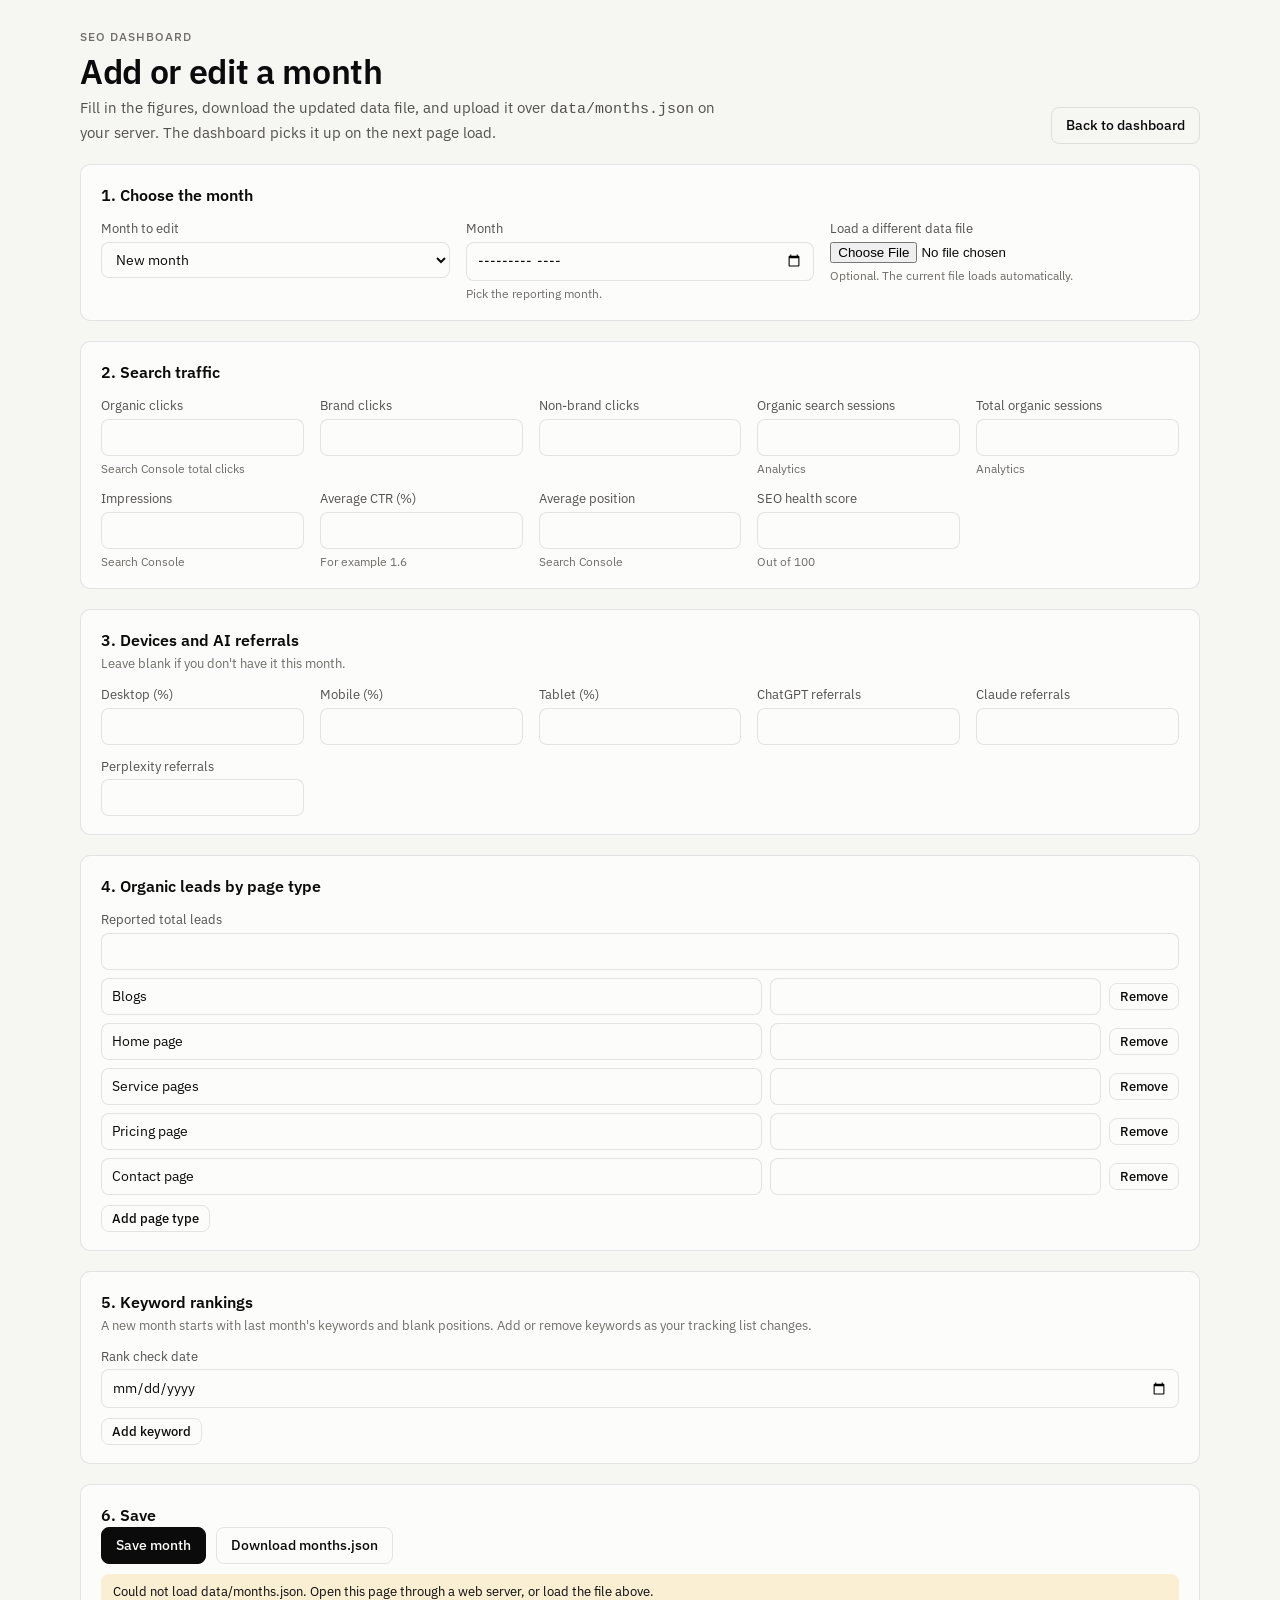
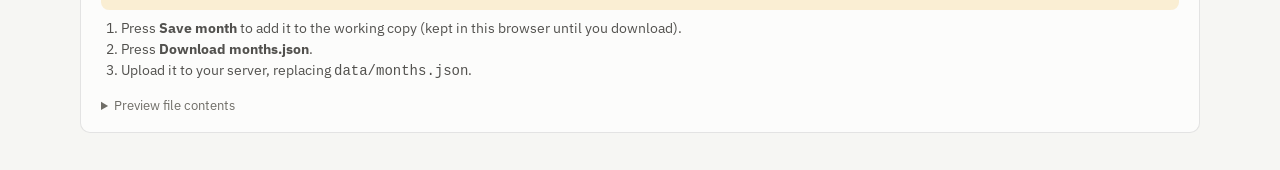
==== admin.html @ 3ce5f817 "Add files via upload" ====
<!doctype html>
<html lang="en">
<head>
<meta charset="utf-8">
<meta name="viewport" content="width=device-width, initial-scale=1, viewport-fit=cover">
<meta name="robots" content="noindex, nofollow">
<title>Monthly Entry</title>
<link rel="stylesheet" href="https://fonts.googleapis.com/css2?family=IBM+Plex+Sans:wght@400;500;600&display=swap">
<link rel="stylesheet" href="style.css">
</head>
<body>
<div class="wrap">
  <div class="top">
    <header>
      <div class="eyebrow">SEO dashboard</div>
      <h1>Add or edit a month</h1>
      <p class="lede">Fill in the figures, download the updated data file, and upload it over <code>data/months.json</code> on your server. The dashboard picks it up on the next page load.</p>
    </header>
    <a class="btn secondary" href="index.html">Back to dashboard</a>
  </div>

  <section class="panel">
    <h2>1. Choose the month</h2>
    <div id="draft"></div>
    <div class="form-grid">
      <div class="field"><label for="pick">Month to edit</label><select id="pick"></select></div>
      <div class="field"><label for="month">Month</label><input type="month" id="month"><span class="hint">Pick the reporting month.</span></div>
      <div class="field"><label for="load">Load a different data file</label><input type="file" id="load" accept=".json,application/json"><span class="hint">Optional. The current file loads automatically.</span></div>
    </div>
  </section>

  <section class="panel">
    <h2>2. Search traffic</h2>
    <div class="form-grid" id="f-main"></div>
    <div id="warn-main"></div>
  </section>

  <section class="panel">
    <h2>3. Devices and AI referrals</h2>
    <p class="sub">Leave blank if you don't have it this month.</p>
    <div class="form-grid" id="f-dev"></div>
  </section>

  <section class="panel">
    <h2>4. Organic leads by page type</h2>
    <div class="form-grid"><div class="field"><label for="leadTotal">Reported total leads</label><input type="number" id="leadTotal" step="any"></div></div>
    <div id="lead-rows"></div>
    <p style="margin:10px 0 0"><button type="button" class="btn secondary small" id="add-lead">Add page type</button></p>
    <div id="warn-leads"></div>
  </section>

  <section class="panel">
    <h2>5. Keyword rankings</h2>
    <p class="sub">A new month starts with last month's keywords and blank positions. Add or remove keywords as your tracking list changes.</p>
    <div class="form-grid"><div class="field"><label for="rankDate">Rank check date</label><input type="date" id="rankDate"></div></div>
    <div id="kw-rows"></div>
    <p style="margin:10px 0 0"><button type="button" class="btn secondary small" id="add-kw">Add keyword</button></p>
  </section>

  <section class="panel">
    <h2>6. Save</h2>
    <div class="controls">
      <button type="button" class="btn" id="save">Save month</button>
      <button type="button" class="btn secondary" id="download">Download months.json</button>
    </div>
    <div id="status"></div>
    <ol class="steps">
      <li>Press <b>Save month</b> to add it to the working copy (kept in this browser until you download).</li>
      <li>Press <b>Download months.json</b>.</li>
      <li>Upload it to your server, replacing <code>data/months.json</code>.</li>
    </ol>
    <details style="margin-top:14px"><summary class="sub" style="cursor:pointer">Preview file contents</summary><textarea id="preview" readonly aria-label="months.json preview"></textarea></details>
  </section>
</div>
<script src="admin.js"></script>
</body>
</html>
---- style.css ----
:root {
  --page: #f6f6f3; --surface: #fcfcfb; --ink: #0b0b0b; --ink-2: #52514e; --muted: #6f6d67;
  --grid: #e1e0d9; --rule: rgba(11,11,11,0.10);
  --s1: #2a78d6; --s2: #eb6834; --s3: #1baf7a;
  --bad: #d03b3b; --bad-bg: rgba(208,59,59,0.10);
  --good: #006300; --good-bg: rgba(0,99,0,0.10);
  --flat: #52514e; --flat-bg: rgba(82,81,78,0.10);
  --warn-bg: rgba(237,161,0,0.16);
  --font: "IBM Plex Sans", system-ui, -apple-system, "Segoe UI", sans-serif;
  color-scheme: light;
}
@media (prefers-color-scheme: dark) {
  :root:not([data-theme="light"]) {
    --page: #0d0d0d; --surface: #1a1a19; --ink: #f0efec; --ink-2: #c3c2b7; --muted: #a09e96;
    --grid: #2c2c2a; --rule: rgba(255,255,255,0.10);
    --s1: #3987e5; --s2: #d95926; --s3: #199e70;
    --bad: #ec6b6b; --bad-bg: rgba(236,107,107,0.14);
    --good: #0ca30c; --good-bg: rgba(12,163,12,0.16);
    --flat: #c3c2b7; --flat-bg: rgba(195,194,183,0.12);
    --warn-bg: rgba(250,178,25,0.18);
    color-scheme: dark;
  }
}
:root[data-theme="dark"] {
  --page: #0d0d0d; --surface: #1a1a19; --ink: #f0efec; --ink-2: #c3c2b7; --muted: #a09e96;
  --grid: #2c2c2a; --rule: rgba(255,255,255,0.10);
  --s1: #3987e5; --s2: #d95926; --s3: #199e70;
  --bad: #ec6b6b; --bad-bg: rgba(236,107,107,0.14);
  --good: #0ca30c; --good-bg: rgba(12,163,12,0.16);
  --flat: #c3c2b7; --flat-bg: rgba(195,194,183,0.12);
  --warn-bg: rgba(250,178,25,0.18);
  color-scheme: dark;
}
* { box-sizing: border-box; }
html { background: var(--page); }
body {
  margin: 0; background: var(--page); color: var(--ink); font-family: var(--font); font-size: 14px; line-height: 1.5;
  padding-left: max(16px, env(safe-area-inset-left, 0px));
  padding-right: max(16px, env(safe-area-inset-right, 0px));
  padding-block: 28px 40px;
}
.wrap { max-width: 1120px; margin: 0 auto; display: flex; flex-direction: column; gap: 20px; }
.num { font-variant-numeric: tabular-nums; }
a { color: var(--s1); }

.top { display: flex; justify-content: space-between; align-items: flex-end; gap: 16px; flex-wrap: wrap; }
header { display: flex; flex-direction: column; gap: 6px; min-width: 0; }
.eyebrow { font-size: 12px; letter-spacing: 0.08em; text-transform: uppercase; color: var(--muted); font-weight: 500; }
h1 { margin: 0; font-size: clamp(24px, 4vw, 34px); line-height: 1.15; font-weight: 600; text-wrap: balance; letter-spacing: -0.01em; }
.lede { margin: 0; color: var(--ink-2); max-width: 72ch; font-size: 15px; }
h2 { margin: 0; font-size: 16px; font-weight: 600; }
.sub { margin: 2px 0 0; color: var(--muted); font-size: 12.5px; }

.controls { display: flex; gap: 10px; align-items: center; flex-wrap: wrap; }
select, input[type="text"], input[type="number"], input[type="month"], input[type="date"] {
  font: inherit; color: var(--ink); background: var(--surface); border: 1px solid var(--rule); border-radius: 8px; padding: 7px 10px; min-width: 0;
}
select:focus-visible, input:focus-visible, button:focus-visible, a:focus-visible { outline: 2px solid var(--s1); outline-offset: 1px; }
.btn { font: inherit; font-weight: 500; color: var(--surface); background: var(--ink); border: 1px solid var(--ink); border-radius: 8px; padding: 7px 14px; cursor: pointer; text-decoration: none; display: inline-block; }
.btn.secondary { background: transparent; color: var(--ink); border-color: var(--rule); }
.btn.small { padding: 3px 10px; font-size: 12.5px; }

.panel { background: var(--surface); border: 1px solid var(--rule); border-radius: 10px; padding: 18px 20px; min-width: 0; }
.row { display: grid; gap: 20px; grid-template-columns: repeat(auto-fit, minmax(min(100%, 340px), 1fr)); }
.stackcol { display: flex; flex-direction: column; gap: 20px; min-width: 0; }

.kpis { display: grid; gap: 12px; grid-template-columns: repeat(auto-fit, minmax(min(100%, 230px), 1fr)); }
.kpi { background: var(--surface); border: 1px solid var(--rule); border-radius: 10px; padding: 14px 16px; display: flex; flex-direction: column; gap: 4px; min-width: 0; }
.kpis.second .kpi { background: transparent; }
.kpi .label { color: var(--ink-2); font-size: 12.5px; }
.kpi .value { font-size: 28px; font-weight: 600; letter-spacing: -0.02em; line-height: 1.15; }
.kpi .value small { font-size: 14px; color: var(--muted); font-weight: 400; letter-spacing: 0; }
.kpi .cmp { color: var(--muted); font-size: 12px; display: flex; align-items: center; gap: 8px; flex-wrap: wrap; }
.pill { display: inline-flex; align-items: center; gap: 4px; padding: 1px 8px; border-radius: 999px; font-size: 12px; font-weight: 600; line-height: 1.6; white-space: nowrap; }
.pill.down { color: var(--bad); background: var(--bad-bg); }
.pill.up { color: var(--good); background: var(--good-bg); }
.pill.flat { color: var(--flat); background: var(--flat-bg); }

.legend { display: flex; gap: 16px; flex-wrap: wrap; font-size: 12.5px; color: var(--ink-2); margin-top: 10px; }
.legend span { display: inline-flex; align-items: center; gap: 6px; }
.sw { width: 10px; height: 10px; border-radius: 2px; display: inline-block; }
.bars { display: flex; flex-direction: column; gap: 18px; margin-top: 14px; }
.grp-title { font-size: 12.5px; color: var(--ink-2); margin-bottom: 6px; display: flex; justify-content: space-between; gap: 8px; }
.bar-line { display: grid; grid-template-columns: 1fr auto; align-items: center; gap: 10px; margin-bottom: 4px; }
.track { height: 16px; }
.fill { height: 100%; border-radius: 0 4px 4px 0; min-width: 2px; }
.bar-val { font-size: 12.5px; min-width: 52px; text-align: right; }

.stack { display: flex; gap: 2px; height: 22px; margin-top: 14px; }
.stack > div { min-width: 3px; }
.stack > div:first-child { border-radius: 4px 0 0 4px; }
.stack > div:last-child { border-radius: 0 4px 4px 0; }
.dev-list { display: flex; flex-direction: column; gap: 6px; margin-top: 12px; font-size: 13px; }
.dev-list div { display: flex; align-items: center; gap: 8px; }
.dev-list b { margin-left: auto; font-weight: 600; }
.ai { display: grid; grid-template-columns: repeat(auto-fit, minmax(90px, 1fr)); gap: 8px; margin-top: 14px; }
.ai div { border: 1px solid var(--rule); border-radius: 8px; padding: 10px 12px; }
.ai .v { font-size: 22px; font-weight: 600; }
.ai .l { font-size: 12px; color: var(--ink-2); }
.empty { color: var(--muted); font-size: 13px; margin: 14px 0 0; }

.charts { display: grid; gap: 20px; grid-template-columns: repeat(auto-fit, minmax(min(100%, 330px), 1fr)); }
.chart svg { width: 100%; height: auto; display: block; margin-top: 8px; overflow: visible; }
.chart text { fill: var(--muted); font-size: 11px; font-family: var(--font); }

.chips { display: flex; gap: 8px; flex-wrap: wrap; margin: 12px 0 10px; }
.chip { font: inherit; font-size: 12.5px; color: var(--ink-2); background: transparent; border: 1px solid var(--rule); border-radius: 999px; padding: 4px 12px; cursor: pointer; }
.chip[aria-pressed="true"] { background: var(--ink); color: var(--surface); border-color: var(--ink); }
.tbl { overflow-x: auto; }
table { width: 100%; border-collapse: collapse; font-size: 13.5px; min-width: 560px; }
th { text-align: left; font-weight: 500; font-size: 12px; color: var(--muted); padding: 8px 10px; border-bottom: 1px solid var(--grid); white-space: nowrap; }
td { padding: 9px 10px; border-bottom: 1px solid var(--grid); }
th.r, td.r { text-align: right; }
tr:last-child td { border-bottom: 0; }
td.kw { font-weight: 500; }
tr.pick { cursor: pointer; }
tr.pick:hover td { background: var(--flat-bg); }
tr.cur td { font-weight: 600; }
.note { color: var(--muted); font-size: 12px; margin: 12px 0 0; }
footer { color: var(--muted); font-size: 12px; display: flex; flex-direction: column; gap: 4px; }

#tip { position: fixed; z-index: 50; pointer-events: none; background: var(--ink); color: var(--surface); font-size: 12px; padding: 5px 9px; border-radius: 6px; opacity: 0; max-width: 240px; }

/* admin */
.form-grid { display: grid; gap: 12px 16px; grid-template-columns: repeat(auto-fit, minmax(min(100%, 200px), 1fr)); margin-top: 12px; }
.field { display: flex; flex-direction: column; gap: 4px; min-width: 0; }
.field label { font-size: 12.5px; color: var(--ink-2); }
.field input, .field select { width: 100%; }
.hint { font-size: 11.5px; color: var(--muted); }
.list-row { display: grid; gap: 8px; grid-template-columns: minmax(0, 2fr) minmax(0, 1fr) minmax(0, 1fr) auto; margin-top: 8px; align-items: center; }
.list-row.leads { grid-template-columns: minmax(0, 2fr) minmax(0, 1fr) auto; }
.list-row input { width: 100%; }
.warn { background: var(--warn-bg); border-radius: 8px; padding: 8px 12px; font-size: 13px; margin-top: 10px; }
.ok { background: var(--good-bg); color: var(--good); border-radius: 8px; padding: 8px 12px; font-size: 13px; margin-top: 10px; }
.steps { margin: 8px 0 0; padding-left: 20px; color: var(--ink-2); }
textarea { width: 100%; min-height: 160px; font: 12px/1.5 ui-monospace, Menlo, Consolas, monospace; color: var(--ink); background: var(--surface); border: 1px solid var(--rule); border-radius: 8px; padding: 10px; }
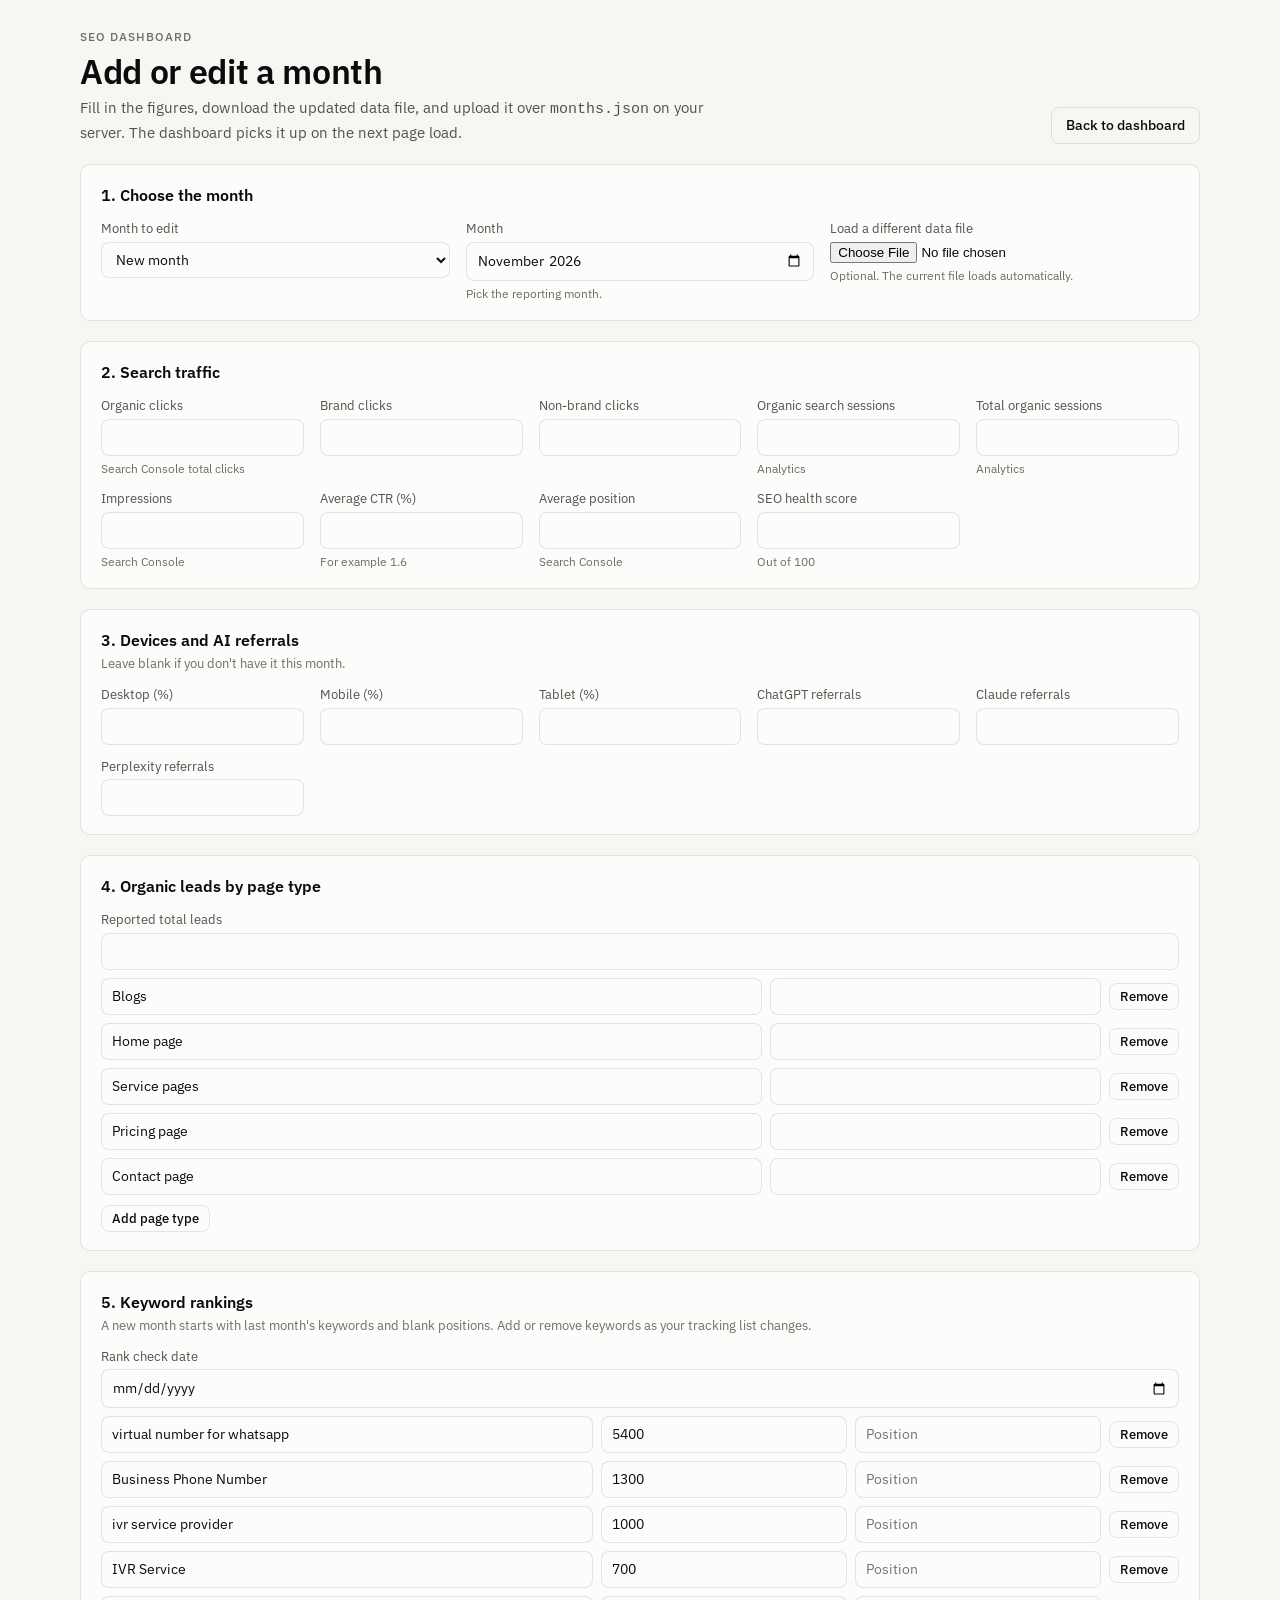
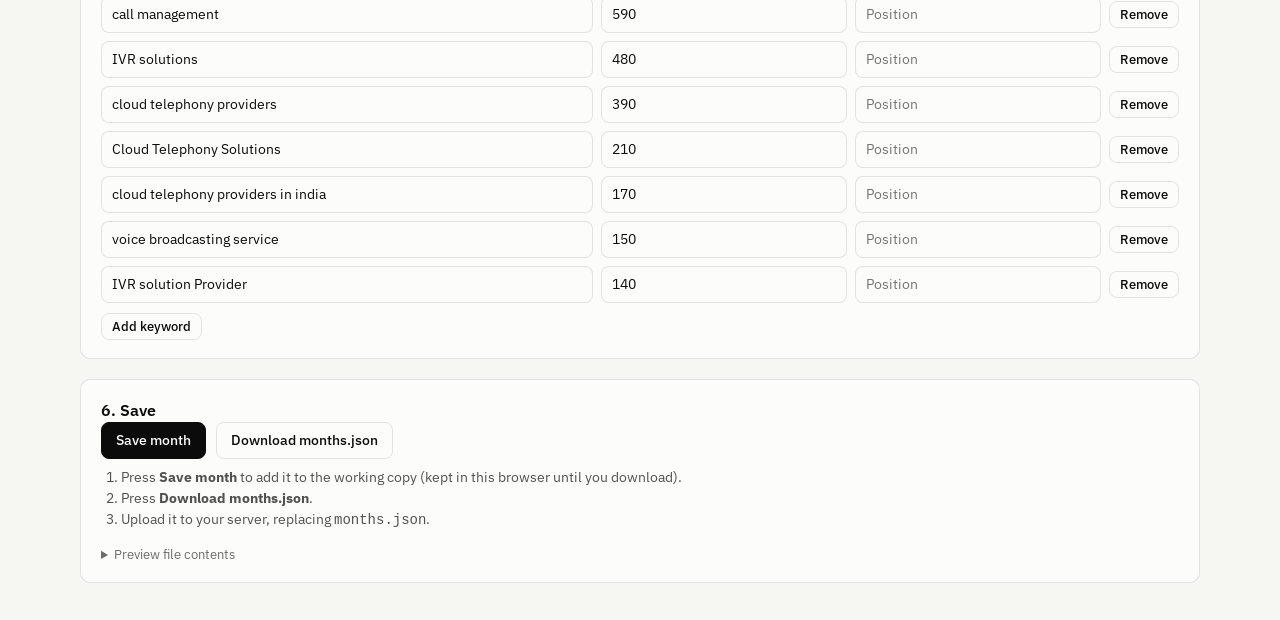
==== commit e41141c3: "Add files via upload" ====
--- a/admin.html
+++ b/admin.html
@@ -14,7 +14,7 @@
     <header>
       <div class="eyebrow">SEO dashboard</div>
       <h1>Add or edit a month</h1>
-      <p class="lede">Fill in the figures, download the updated data file, and upload it over <code>data/months.json</code> on your server. The dashboard picks it up on the next page load.</p>
+      <p class="lede">Fill in the figures, download the updated data file, and upload it over <code>months.json</code> on your server. The dashboard picks it up on the next page load.</p>
     </header>
     <a class="btn secondary" href="index.html">Back to dashboard</a>
   </div>
@@ -67,11 +67,218 @@
     <ol class="steps">
       <li>Press <b>Save month</b> to add it to the working copy (kept in this browser until you download).</li>
       <li>Press <b>Download months.json</b>.</li>
-      <li>Upload it to your server, replacing <code>data/months.json</code>.</li>
+      <li>Upload it to your server, replacing <code>months.json</code>.</li>
     </ol>
     <details style="margin-top:14px"><summary class="sub" style="cursor:pointer">Preview file contents</summary><textarea id="preview" readonly aria-label="months.json preview"></textarea></details>
   </section>
 </div>
-<script src="admin.js"></script>
+<script>
+(function () {
+  "use strict";
+  var $ = function (id) { return document.getElementById(id); };
+  var DRAFT_KEY = "seo-dashboard-working-copy-v1";
+  var data = { site: { name: "" }, months: [] };
+
+  var MAIN = [
+    ["clicks", "Organic clicks", "Search Console total clicks"],
+    ["brandClicks", "Brand clicks", ""],
+    ["nonBrandClicks", "Non-brand clicks", ""],
+    ["organicSearchSessions", "Organic search sessions", "Analytics"],
+    ["totalOrganicSessions", "Total organic sessions", "Analytics"],
+    ["impressions", "Impressions", "Search Console"],
+    ["ctr", "Average CTR (%)", "For example 1.6"],
+    ["avgPosition", "Average position", "Search Console"],
+    ["healthScore", "SEO health score", "Out of 100"]
+  ];
+  var DEV = [["dev-desktop", "Desktop (%)"], ["dev-mobile", "Mobile (%)"], ["dev-tablet", "Tablet (%)"],
+             ["ai-ChatGPT", "ChatGPT referrals"], ["ai-Claude", "Claude referrals"], ["ai-Perplexity", "Perplexity referrals"]];
+
+  function esc(s) { return String(s).replace(/[&<>"']/g, function (c) { return { "&": "&amp;", "<": "&lt;", ">": "&gt;", '"': "&quot;", "'": "&#39;" }[c]; }); }
+  function val(id) { var v = $(id).value.trim(); return v === "" ? null : Number(v); }
+  function monthLabel(key) {
+    var p = key.split("-");
+    return new Date(Date.UTC(+p[0], +p[1] - 1, 1)).toLocaleString("en", { month: "long", year: "numeric", timeZone: "UTC" });
+  }
+  function nextMonth(key) {
+    var p = key.split("-"), y = +p[0], m = +p[1] + 1;
+    if (m > 12) { m = 1; y++; }
+    return y + "-" + (m < 10 ? "0" : "") + m;
+  }
+  function field(id, label, hint, step) {
+    return '<div class="field"><label for="' + id + '">' + esc(label) + '</label><input type="number" id="' + id + '" step="' + (step || "any") + '">' + (hint ? '<span class="hint">' + esc(hint) + "</span>" : "") + "</div>";
+  }
+
+  $("f-main").innerHTML = MAIN.map(function (f) { return field("f-" + f[0], f[1], f[2]); }).join("");
+  $("f-dev").innerHTML = DEV.map(function (f) { return field(f[0], f[1], ""); }).join("");
+
+  function sortMonths() { data.months.sort(function (a, b) { return a.month < b.month ? -1 : 1; }); }
+  function find(key) { for (var i = 0; i < data.months.length; i++) if (data.months[i].month === key) return data.months[i]; return null; }
+
+  function refreshPick(selected) {
+    sortMonths();
+    $("pick").innerHTML = '<option value="__new">New month</option>' + data.months.slice().reverse().map(function (m) {
+      return '<option value="' + esc(m.month) + '">' + esc(m.label) + "</option>";
+    }).join("");
+    $("pick").value = selected || "__new";
+    $("preview").value = JSON.stringify(data, null, 2);
+  }
+
+  /* ---- rows ---- */
+  function leadRow(name, v) {
+    return '<div class="list-row leads"><input type="text" class="l-name" value="' + esc(name) + '" aria-label="Page type" placeholder="Page type">' +
+      '<input type="number" class="l-val" step="any" value="' + (v === null || v === undefined ? "" : v) + '" aria-label="Leads">' +
+      '<button type="button" class="btn secondary small rm" aria-label="Remove row">Remove</button></div>';
+  }
+  function kwRow(k, vol, pos) {
+    return '<div class="list-row"><input type="text" class="k-name" value="' + esc(k) + '" aria-label="Keyword" placeholder="Keyword">' +
+      '<input type="number" class="k-vol" step="any" value="' + (vol === null || vol === undefined ? "" : vol) + '" aria-label="Monthly searches" placeholder="Searches">' +
+      '<input type="number" class="k-pos" step="any" value="' + (pos === null || pos === undefined ? "" : pos) + '" aria-label="Position" placeholder="Position">' +
+      '<button type="button" class="btn secondary small rm" aria-label="Remove row">Remove</button></div>';
+  }
+  document.addEventListener("click", function (e) {
+    var b = e.target.closest(".rm");
+    if (b) { b.parentNode.parentNode.removeChild(b.parentNode); checks(); }
+  });
+  $("add-lead").addEventListener("click", function () { $("lead-rows").insertAdjacentHTML("beforeend", leadRow("", null)); });
+  $("add-kw").addEventListener("click", function () { $("kw-rows").insertAdjacentHTML("beforeend", kwRow("", null, null)); });
+
+  /* ---- fill the form ---- */
+  function clearForm() {
+    document.querySelectorAll(".form-grid input[type=number]").forEach(function (i) { i.value = ""; });
+    $("lead-rows").innerHTML = ""; $("kw-rows").innerHTML = ""; $("rankDate").value = "";
+  }
+  function fill(m) {
+    clearForm();
+    $("month").value = m.month;
+    MAIN.forEach(function (f) { var v = m[f[0]]; $("f-" + f[0]).value = v === null || v === undefined ? "" : v; });
+    var d = m.devices || {};
+    ["desktop", "mobile", "tablet"].forEach(function (k) { $("dev-" + k).value = d[k] === undefined || d[k] === null ? "" : d[k]; });
+    var a = m.aiReferrals || {};
+    ["ChatGPT", "Claude", "Perplexity"].forEach(function (k) { $("ai-" + k).value = a[k] === undefined || a[k] === null ? "" : a[k]; });
+    $("leadTotal").value = m.leads && m.leads.total !== null ? m.leads.total : "";
+    var bp = m.leads ? m.leads.byPage || {} : {};
+    $("lead-rows").innerHTML = Object.keys(bp).map(function (k) { return leadRow(k, bp[k]); }).join("");
+    var r = m.rankings || { date: "", items: [] };
+    $("rankDate").value = r.date || "";
+    $("kw-rows").innerHTML = (r.items || []).map(function (i) { return kwRow(i.keyword, i.volume, i.position); }).join("");
+    checks();
+  }
+  function fillNew() {
+    clearForm();
+    var last = data.months.length ? data.months[data.months.length - 1] : null;
+    $("month").value = last ? nextMonth(last.month) : "";
+    if (last) {
+      var bp = last.leads ? last.leads.byPage || {} : {};
+      $("lead-rows").innerHTML = Object.keys(bp).map(function (k) { return leadRow(k, null); }).join("");
+      $("kw-rows").innerHTML = ((last.rankings && last.rankings.items) || []).map(function (i) { return kwRow(i.keyword, i.volume, null); }).join("");
+    } else {
+      ["Blogs", "Home page", "Service pages", "Pricing page", "Contact page"].forEach(function (k) { $("lead-rows").insertAdjacentHTML("beforeend", leadRow(k, null)); });
+    }
+    checks();
+  }
+  $("pick").addEventListener("change", function () {
+    var m = this.value === "__new" ? null : find(this.value);
+    if (m) fill(m); else fillNew();
+  });
+
+  /* ---- read the form ---- */
+  function readForm() {
+    var key = $("month").value;
+    if (!/^\d{4}-\d{2}$/.test(key)) return null;
+    var m = { month: key, label: monthLabel(key) };
+    MAIN.forEach(function (f) { m[f[0]] = val("f-" + f[0]); });
+    var dv = { desktop: val("dev-desktop"), mobile: val("dev-mobile"), tablet: val("dev-tablet") };
+    m.devices = (dv.desktop === null && dv.mobile === null && dv.tablet === null) ? null : dv;
+    var ai = { ChatGPT: val("ai-ChatGPT"), Claude: val("ai-Claude"), Perplexity: val("ai-Perplexity") };
+    m.aiReferrals = (ai.ChatGPT === null && ai.Claude === null && ai.Perplexity === null) ? null : ai;
+    var byPage = {};
+    document.querySelectorAll("#lead-rows .list-row").forEach(function (r) {
+      var nm = r.querySelector(".l-name").value.trim(), v = r.querySelector(".l-val").value.trim();
+      if (nm && v !== "") byPage[nm] = Number(v);
+    });
+    m.leads = { total: val("leadTotal"), byPage: byPage };
+    var items = [];
+    document.querySelectorAll("#kw-rows .list-row").forEach(function (r) {
+      var k = r.querySelector(".k-name").value.trim(), v = r.querySelector(".k-vol").value.trim(), p = r.querySelector(".k-pos").value.trim();
+      if (k && p !== "") items.push({ keyword: k, volume: v === "" ? null : Number(v), position: Number(p) });
+    });
+    m.rankings = { date: $("rankDate").value || null, items: items };
+    return m;
+  }
+
+  function checks() {
+    var m = readForm();
+    $("warn-main").innerHTML = ""; $("warn-leads").innerHTML = "";
+    if (!m) return;
+    if (m.clicks !== null && m.brandClicks !== null && m.nonBrandClicks !== null && m.brandClicks + m.nonBrandClicks !== m.clicks) {
+      $("warn-main").innerHTML = '<div class="warn">Brand + non-brand clicks add up to ' + (m.brandClicks + m.nonBrandClicks) + ", but total clicks is " + m.clicks + ". Check these three figures.</div>";
+    }
+    var sum = 0, cnt = 0;
+    Object.keys(m.leads.byPage).forEach(function (k) { sum += m.leads.byPage[k]; cnt++; });
+    if (cnt && m.leads.total !== null && sum !== m.leads.total) {
+      $("warn-leads").innerHTML = '<div class="warn">The page rows add up to ' + sum + ", but the reported total is " + m.leads.total + ". Fix the rows or the total before saving.</div>";
+    }
+  }
+  document.addEventListener("input", checks);
+
+  /* ---- save / download ---- */
+  function persist() { try { localStorage.setItem(DRAFT_KEY, JSON.stringify(data)); } catch (e) {} }
+  function status(html, cls) { $("status").innerHTML = '<div class="' + (cls || "ok") + '">' + html + "</div>"; }
+  $("save").addEventListener("click", function () {
+    var m = readForm();
+    if (!m) { status("Choose a month first.", "warn"); return; }
+    var old = find(m.month);
+    if (old) data.months[data.months.indexOf(old)] = m; else data.months.push(m);
+    sortMonths(); persist(); refreshPick(m.month);
+    status(m.label + " saved to the working copy. Now download months.json and upload it to your server.");
+  });
+  $("download").addEventListener("click", function () {
+    var blob = new Blob([JSON.stringify(data, null, 2) + "\n"], { type: "application/json" });
+    var a = document.createElement("a");
+    a.href = URL.createObjectURL(blob); a.download = "months.json";
+    document.body.appendChild(a); a.click(); document.body.removeChild(a);
+    setTimeout(function () { URL.revokeObjectURL(a.href); }, 1000);
+  });
+  $("load").addEventListener("change", function () {
+    var f = this.files[0]; if (!f) return;
+    var rd = new FileReader();
+    rd.onload = function () {
+      try { var j = JSON.parse(rd.result); if (!j.months) throw new Error("no months"); data = j; persist(); refreshPick(); fillNew(); status("Loaded " + data.months.length + " months from " + esc(f.name) + "."); }
+      catch (err) { status("That file isn't a valid months.json.", "warn"); }
+    };
+    rd.readAsText(f);
+  });
+
+  function fetchData() {
+    var urls = ["months.json", "data/months.json"];
+    function tryAt(i) {
+      return fetch(urls[i] + "?_=" + Date.now(), { cache: "no-store" })
+        .then(function (r) { if (!r.ok) throw new Error(r.status); return r.json(); })
+        .catch(function (e) { if (i + 1 < urls.length) return tryAt(i + 1); throw e; });
+    }
+    return tryAt(0);
+  }
+
+  /* ---- start ---- */
+  function start(serverData) {
+    data = serverData;
+    var draft = null;
+    try { draft = JSON.parse(localStorage.getItem(DRAFT_KEY) || "null"); } catch (e) {}
+    if (draft && draft.months && JSON.stringify(draft) !== JSON.stringify(serverData)) {
+      data = draft;
+      $("draft").innerHTML = '<div class="warn">Showing a working copy that differs from the server file. <button type="button" class="btn secondary small" id="discard">Discard it and use the server file</button></div>';
+      $("discard").addEventListener("click", function () {
+        try { localStorage.removeItem(DRAFT_KEY); } catch (e) {}
+        $("draft").innerHTML = ""; data = serverData; refreshPick(); fillNew();
+      });
+    }
+    refreshPick(); fillNew();
+  }
+  fetchData()
+    .then(start)
+    .catch(function () { start({ site: { name: "" }, months: [] }); status("Could not load months.json. Open this page through a web server, or load the file above.", "warn"); });
+})();
+
+</script>
 </body>
 </html>
